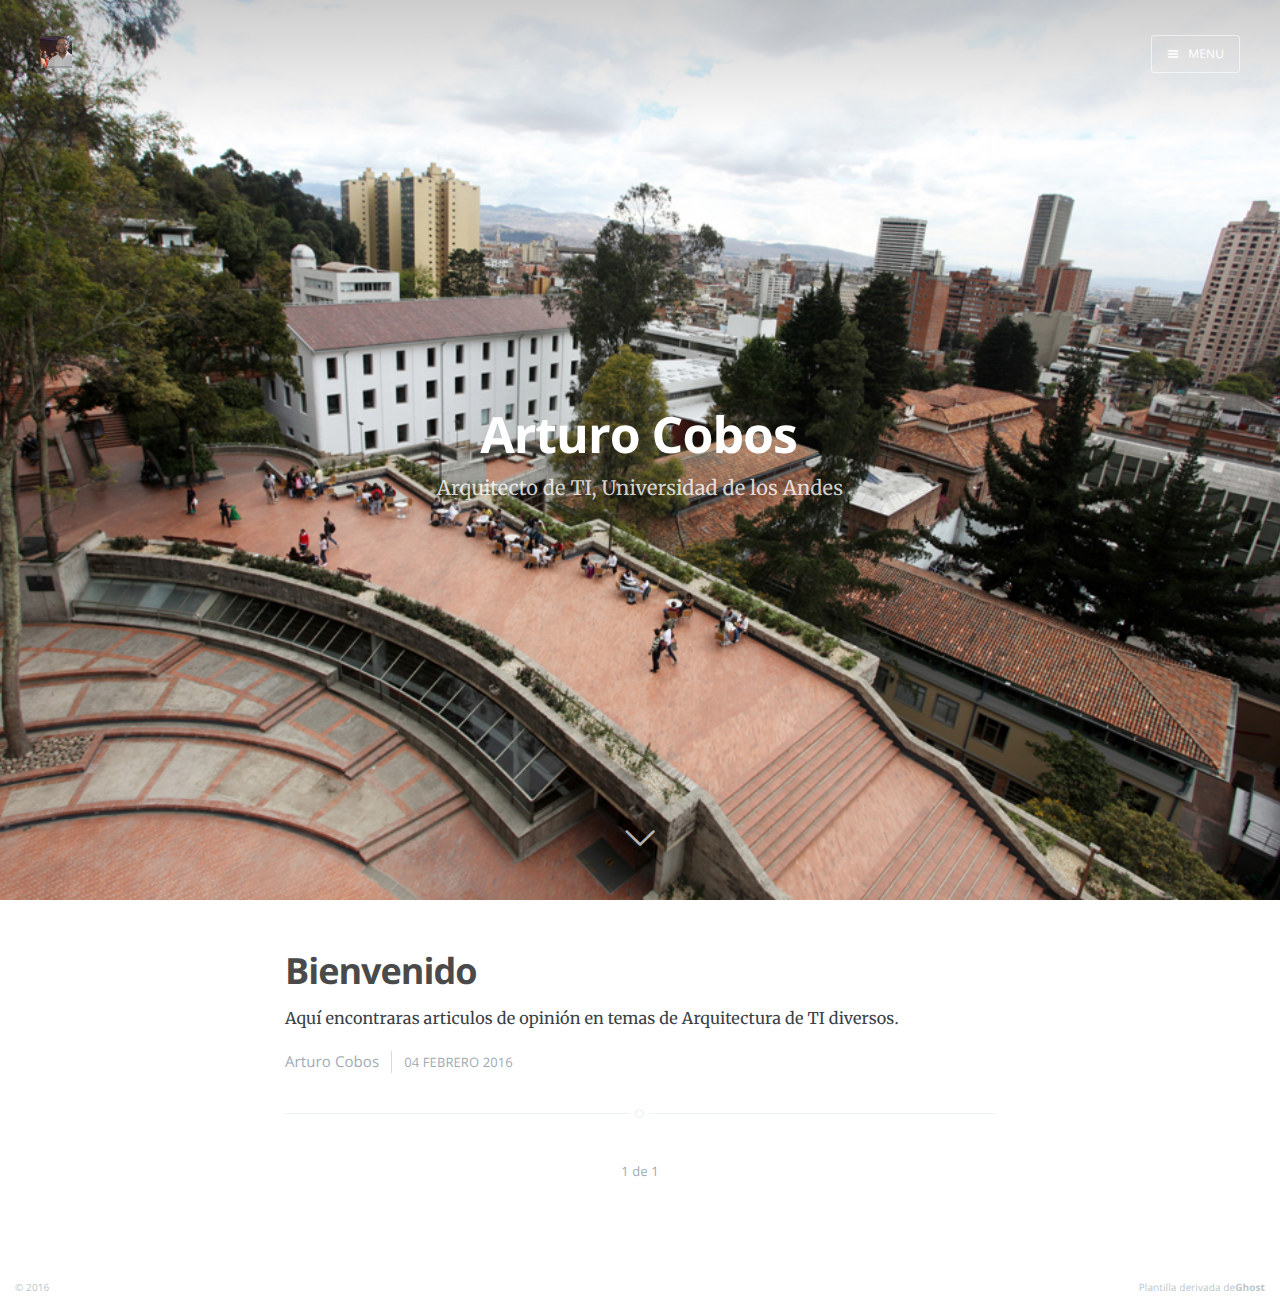
==== index.html @ 49e28ada "Personalizando 4" ====
<!DOCTYPE html>
<html>
<head>

<!-- Basic Page Needs
 ================================================== -->

    <meta charset="utf-8"> 

    <title>Principal</title>
    <meta name="description" content="Ejercicio del Curso Profesional de GIT y GitHub. adicionando">
    <meta http-equiv="Content-Type" content="text/html" charset="UTF-8" />
    <meta http-equiv="X-UA-Compatible" content="IE=edge,chrome=1" />
    <meta name="HandheldFriendly" content="True">
    <meta name="viewport" content="width=device-width, initial-scale=1.0">
    <link rel="shortcut icon" href="favicon.ico">
    
    <meta property="og:site_name" content="Blog Arturo Cobos - Arquitecto TI.">
    <meta property="og:type" content="website">
    <meta property="og:title" content="Ejercicio">
    <meta property="og:description" content="Descripción">
    <meta property="og:url" content="http://localhost:2368/">
    <meta property="og:image" content="http://localhost:2368/content/images/2016/01/IMG_0022.JPG">
    


<!-- Mobile Specific Metas
 ================================================== --> 

    <meta name="HandheldFriendly" content="True" />
    <meta name="MobileOptimized" content="320" />
    <meta name="viewport" content="user-scalable=0,width=device-width,initial-scale=1,maximum-scale=1">
    <meta http-equiv="X-UA-Compatible" content="IE=edge,chrome=1">

<!-- Favicons
  ================================================== -->

    <link rel="shortcut icon" href="/assets/images/mike.ico" type="image/x-icon">


<!-- CSS
  ================================================== -->

    <link rel="stylesheet" type="text/css" href="assets/css/screen.css?v=ab02b62c52">
    <link rel="stylesheet" type="text/css" href="http://fonts.googleapis.com/css?family=Merriweather:300,700,700italic,300italic%7COpen+Sans:700,400">
  
</head>

<body class="home-template nav-closed">
    <div class="nav">
    <h3 class="nav-title">Menu</h3>
    <a href="index.html#" class="nav-close">
        <span class="hidden">Close</span>
    </a>
    <ul>
            <li class="nav-home nav-current" role="presentation"><a href="secciones/curriculum.htm">Hoja de vida</a></li>
            <li class="nav-home nav-current" role="presentation"><a href="secciones/portafolio.htm">Portafolio</a></li>
    </ul>
    <a class="subscribe-button icon-feed" href="http://localhost:2368/rss/">Suscríbete</a>
</div>
<span class="nav-cover"></span>


    <div class="site-wrapper">
        <header class="main-header " style="background-image: url(assets/images/IMG_0022.JPG)">
            <nav class="main-nav overlay clearfix">
                <a class="blog-logo" href="http://arturo.co-boss.com">
                    <img src="assets/images/IMG_0111.JPG" alt="Prueba">
                </a>
                <a class="menu-button icon-menu" href="index.html#">
                    <span class="word">Menu</span>
                </a>   
            </nav>
            <div class="vertical">
                <div class="main-header-content inner">
                    <h1 class="page-title">Arturo Cobos</h1>
                    <h2 class="page-description">Arquitecto de TI, Universidad de los Andes</h2>
                </div>
            </div>
            <a class="scroll-down icon-arrow-left" href="index.html#content" data-offset="-45"><span class="hidden">Scroll Down</span></a>
        </header>

        <main id="content" class="content" role="main">
            <div class="extra-pagination inner">
                <nav class="pagination" role="navigation">
                    <span class="page-number">Pagina 1 de 1</span>
                </nav>
            </div>

            <article class="post tag-getting-started">
                <header class="post-header">
                    <h2 class="post-title">
                        <a href="post-1/index.html">Bienvenido</a>
                    </h2>
                </header>
                <section class="post-excerpt">
                    <p>Aquí encontraras articulos de opinión en temas de Arquitectura de TI diversos.<a class="read-more" href="post-1/"></a></p>
                </section>
                <footer class="post-meta">
                    <a href="secciones/curriculum.htm">Arturo Cobos</a>
                    <time class="post-date" datetime="2016-01-24">04 Febrero 2016</time>
                </footer>
            </article>

            <nav class="pagination" role="navigation">
                <span class="page-number">1 de 1</span>
            </nav>

        </main>
        
        <footer class="site-footer clearfix">
            <section class="copyright">© 2016</section>
            <section class="poweredby">Plantilla derivada de<a href="https://ghost.org">Ghost</a></section>
        </footer>

    </div>
    
    <script type="text/javascript" src="https://code.jquery.com/jquery-1.11.3.min.js"></script>
    <script type="text/javascript" src="assets/js/jquery.fitvids.js?v=ab02b62c52"></script>
    <script type="text/javascript" src="assets/js/index.js?v=ab02b62c52"></script>

</body>
---- assets/css/screen.css ----
/* ==========================================================================
   Table of Contents
   ========================================================================== */

/*

    0.  Normalize
    1.  Icons
    2.  General
    3.  Utilities
    4.  General
    5.  Single Post
    6.  Tag Archive
    7.  Read Next
    8.  Third Party Elements
    9.  Pagination
    10.  Footer
    11. Media Queries (Tablet)
    12. Media Queries (Mobile)
    13. Animations

*/

/* ==========================================================================
   0. Normalize.css v2.1.3 | MIT License | git.io/normalize | (minified)
   ========================================================================== */

article, aside, details,
figcaption, figure,
footer, header, hgroup,
main, nav, section,
summary { display: block; }
audio, canvas, video { display: inline-block; }
audio:not([controls]) { display: none; height: 0; }
[hidden], template { display: none; }
html {
   font-family: sans-serif;
   -ms-text-size-adjust: 100%;
   -webkit-text-size-adjust: 100%;
}
body { margin: 0; }
a { background: transparent; }
a:focus { outline: thin dotted; }
a:active, a:hover { outline: 0; }
h1 { font-size: 2em; margin: 0.67em 0; }
abbr[title] { border-bottom: 1px dotted; }
b, strong { font-weight: 700; }
dfn { font-style: italic; }
hr {
   -moz-box-sizing: content-box;
   box-sizing: content-box;
   height: 0;
}
mark { background: #FF0; color: #000; }
code, kbd, pre,
samp { font-family: monospace, serif; font-size: 1em; }
pre { white-space: pre-wrap; }
q { quotes: "\201C" "\201D" "\2018" "\2019"; }
small { font-size: 80%; }
sub, sup {
   font-size: 75%;
   line-height: 0;
   position: relative;
   vertical-align: baseline;
}
sup { top: -0.5em; }
sub { bottom: -0.25em; }
img { border: 0; }
svg:not(:root) { overflow: hidden; }
figure { margin: 0; }
fieldset {
   border: 1px solid #c0c0c0;
   margin: 0 2px;
   padding: 0.35em 0.625em 0.75em;
}
legend { border: 0; padding: 0; }
button, input, select,
textarea { font-family: inherit; font-size: 100%; margin: 0; }
button, input { line-height: normal; }
button, select { text-transform: none; }
button, html input[type="button"],
input[type="reset"], input[type="submit"] {
   -webkit-appearance: button;
   cursor: pointer;
}
button[disabled], html input[disabled] { cursor: default; }
input[type="checkbox"],
input[type="radio"] { box-sizing: border-box; padding: 0; }
input[type="search"] {
   -webkit-appearance: textfield;
   -moz-box-sizing: content-box;
   -webkit-box-sizing: content-box;
   box-sizing: content-box;
}
input[type="search"]::-webkit-search-cancel-button,
input[type="search"]::-webkit-search-decoration { -webkit-appearance: none; }
button::-moz-focus-inner,
input::-moz-focus-inner { border: 0; padding: 0; }
textarea { overflow: auto; vertical-align: top; }
table { border-collapse: collapse; border-spacing: 0; }


/* ==========================================================================
   1. Icons - Sets up the icon font and respective classes
   ========================================================================== */

/* Import the font file with the icons in it */
@font-face {
    font-family: "casper-icons";
    src:url("../fonts/casper-icons.eot?v=1");
    src:url("../fonts/casper-icons.eot?v=1") format("embedded-opentype"),
        url("../fonts/casper-icons.woff?v=1") format("woff"),
        url("../fonts/casper-icons.ttf?v=1") format("truetype"),
        url("../fonts/casper-icons.svg?v=1") format("svg");
    font-weight: normal;
    font-style: normal;
}

/* Apply these base styles to all icons */
[class^="icon-"]:before, [class*=" icon-"]:before {
    font-family: "casper-icons", "Open Sans", sans-serif;
    speak: none;
    font-style: normal;
    font-weight: normal;
    font-variant: normal;
    text-transform: none;
    line-height: 1;
    text-decoration: none !important;
    -webkit-font-smoothing: antialiased;
    -moz-osx-font-smoothing: grayscale;
}

/* Each icon is created by inserting the correct character into the
   content of the :before pseudo element. Like a boss. */
.icon-ghost:before {
    content: "\f600";
}
.icon-feed:before {
    content: "\f601";
}
.icon-twitter:before {
    content: "\f602";
    font-size: 1.1em;
}
.icon-google-plus:before {
    content: "\f603";
}
.icon-facebook:before {
    content: "\f604";
}
.icon-arrow-left:before {
    content: "\f605";
}
.icon-stats:before {
    content: "\f606";
}
.icon-location:before {
    content: "\f607";
    margin-left: -3px; /* Tracking fix */
}
.icon-link:before {
    content: "\f608";
}
.icon-menu:before {
    content: "\f609";
}
/*
    IMPORTANT: When making any changes to the icon font, be sure to increment
    the version number by 1 in the @font-face rule. `?v=1` becomes `?v=2`
    This forces browsers to download the new font file.
*/


/* ==========================================================================
   2. General - Setting up some base styles
   ========================================================================== */

html {
    height: 100%;
    max-height: 100%;
    font-size: 62.5%;
    -webkit-tap-highlight-color: rgba(0, 0, 0, 0);
}

body {
    height: 100%;
    max-height: 100%;
    font-family: "Merriweather", serif;
    letter-spacing: 0.01rem;
    font-size: 1.8rem;
    line-height: 1.75em;
    color: #3A4145;
    -webkit-font-feature-settings: 'kern' 1;
    -moz-font-feature-settings: 'kern' 1;
    -o-font-feature-settings: 'kern' 1;
    text-rendering: geometricPrecision;
}

::-moz-selection {
    background: #D6EDFF;
}

::selection {
    background: #D6EDFF;
}

h1, h2, h3,
h4, h5, h6 {
    -webkit-font-feature-settings: 'dlig' 1, 'liga' 1, 'lnum' 1, 'kern' 1;
    -moz-font-feature-settings: 'dlig' 1, 'liga' 1, 'lnum' 1, 'kern' 1;
    -o-font-feature-settings: 'dlig' 1, 'liga' 1, 'lnum' 1, 'kern' 1;
    color: #2E2E2E;
    line-height: 1.15em;
    margin: 0 0 0.4em 0;
    font-family: "Open Sans", sans-serif;
    text-rendering: geometricPrecision;
}

h1 {
    font-size: 5rem;
    letter-spacing: -2px;
    text-indent: -3px;
}

h2 {
    font-size: 3.6rem;
    letter-spacing: -1px;
}

h3 {
    font-size: 3rem;
}

h4 {
    font-size: 2.5rem;
}

h5 {
    font-size: 2rem;
}

h6 {
    font-size: 2rem;
}

a {
    color: #4A4A4A;
    transition: color 0.3s ease;
}

a:hover {
    color: #111;
}

p, ul, ol, dl {
    -webkit-font-feature-settings: 'liga' 1, 'onum' 1, 'kern' 1;
    -moz-font-feature-settings: 'liga' 1, 'onum' 1, 'kern' 1;
    -o-font-feature-settings: 'liga' 1, 'onum' 1, 'kern' 1;
    margin: 0 0 1.75em 0;
    text-rendering: geometricPrecision;
}

ol, ul {
    padding-left: 3rem;
}

ol ol, ul ul,
ul ol, ol ul {
    margin: 0 0 0.4em 0;
    padding-left: 2em;
}

dl dt {
    float: left;
    width: 180px;
    overflow: hidden;
    clear: left;
    text-align: right;
    text-overflow: ellipsis;
    white-space: nowrap;
    font-weight: 700;
    margin-bottom: 1em;
}

dl dd {
    margin-left: 200px;
    margin-bottom: 1em
}

li {
    margin: 0.4em 0;
}

li li {
    margin: 0;
}

hr {
    display: block;
    height: 1px;
    border: 0;
    border-top: #EFEFEF 1px solid;
    margin: 3.2em 0;
    padding: 0;
}

blockquote {
    -moz-box-sizing: border-box;
    box-sizing: border-box;
    margin: 1.75em 0 1.75em -2.2em;
    padding: 0 0 0 1.75em;
    border-left: #4A4A4A 0.4em solid;
}

blockquote p {
    margin: 0.8em 0;
    font-style: italic;
}

blockquote small {
    display: inline-block;
    margin: 0.8em 0 0.8em 1.5em;
    font-size: 0.9em;
    color: #CCC;
}

blockquote small:before { content: "\2014 \00A0"; }

blockquote cite {
    font-weight: 700;
}

blockquote cite a { font-weight: normal; }

mark {
    background-color: #fdffb6;
}

code, tt {
    padding: 1px 3px;
    font-family: Inconsolata, monospace, sans-serif;
    font-size: 0.85em;
    white-space: pre-wrap;
    border: #E3EDF3 1px solid;
    background: #F7FAFB;
    border-radius: 2px;
}

pre {
    -moz-box-sizing: border-box;
    box-sizing: border-box;
    margin: 0 0 1.75em 0;
    border: #E3EDF3 1px solid;
    width: 100%;
    padding: 10px;
    font-family: Inconsolata, monospace, sans-serif;
    font-size: 0.9em;
    white-space: pre;
    overflow: auto;
    background: #F7FAFB;
    border-radius: 3px;
}

pre code, pre tt {
    font-size: inherit;
    white-space: pre-wrap;
    background: transparent;
    border: none;
    padding: 0;
}

kbd {
    display: inline-block;
    margin-bottom: 0.4em;
    padding: 1px 8px;
    border: #CCC 1px solid;
    color: #666;
    text-shadow: #FFF 0 1px 0;
    font-size: 0.9em;
    font-weight: 700;
    background: #F4F4F4;
    border-radius: 4px;
    box-shadow:
        0 1px 0 rgba(0, 0, 0, 0.2),
        0 1px 0 0 #fff inset;
}

table {
    -moz-box-sizing: border-box;
    box-sizing: border-box;
    margin: 1.75em 0;
    width: 100%;
    max-width: 100%;
    background-color: transparent;
}

table th,
table td {
    padding: 8px;
    line-height: 20px;
    text-align: left;
    vertical-align: top;
    border-top: #EFEFEF 1px solid;
}

table th { color: #000; }

table caption + thead tr:first-child th,
table caption + thead tr:first-child td,
table colgroup + thead tr:first-child th,
table colgroup + thead tr:first-child td,
table thead:first-child tr:first-child th,
table thead:first-child tr:first-child td {
    border-top: 0;
}

table tbody + tbody { border-top: #EFEFEF 2px solid; }

table table table { background-color: #FFF; }

table tbody > tr:nth-child(odd) > td,
table tbody > tr:nth-child(odd) > th {
    background-color: #F6F6F6;
}

table.plain tbody > tr:nth-child(odd) > td,
table.plain tbody > tr:nth-child(odd) > th {
   background: transparent;
}

iframe, .fluid-width-video-wrapper {
    display: block;
    margin: 1.75em 0;
}

/* When a video is inside the fitvids wrapper, drop the
margin on the iframe, cause it breaks stuff. */
.fluid-width-video-wrapper iframe {
    margin: 0;
}


/* ==========================================================================
   3. Utilities - These things get used a lot
   ========================================================================== */

/* Clears shit */
.clearfix:before,
.clearfix:after {
    content: " ";
    display: table;
}
.clearfix:after { clear: both; }
.clearfix { zoom: 1; }

/* Hides shit */
.hidden {
    text-indent: -9999px;
    visibility: hidden;
    display: none;
}

/* Creates a responsive wrapper that makes our content scale nicely */
.inner {
    position: relative;
    width: 80%;
    max-width: 710px;
    margin: 0 auto;
}

/* Centres vertically yo. (IE8+) */
.vertical {
    display: table-cell;
    vertical-align: middle;
}

/* Wraps the main content & footer */
.site-wrapper {
    position: relative;
    z-index: 10;
    min-height: 100%;
    background: #fff;
    -webkit-transition: -webkit-transform 0.5s ease;
            transition: transform 0.5s ease;
}

body.nav-opened .site-wrapper {
    overflow-x: hidden;
    -webkit-transform: translate3D(-240px, 0, 0);
        -ms-transform: translate3D(-240px, 0, 0);
            transform: translate3D(-240px, 0, 0);
    -webkit-transition: -webkit-transform 0.3s ease;
            transition: transform 0.3s ease;
}


/* ==========================================================================
   4. General - The main styles for the the theme
   ========================================================================== */

/* Big cover image on the home page */
.main-header {
    position: relative;
    display: table;
    width: 100%;
    height: 100vh;
    margin-bottom: 5rem;
    text-align: center;
    background: #222 no-repeat center center;
    background-size: cover;
    overflow: hidden;
}

.main-header .inner {
    width: 80%;
}

.main-nav {
    position: relative;
    padding: 35px 40px;
    margin: 0 0 30px 0;
}

.main-nav a {
    text-decoration: none;
    font-family: 'Open Sans', sans-serif;
}

/* Navigation */
body.nav-opened .nav-cover {
    position: fixed;
    top: 0;
    left: 0;
    right: 240px;
    bottom: 0;
    z-index: 200;
}

.nav {
    position: fixed;
    top: 0;
    right: 0;
    bottom: 0;
    z-index: 5;
    width: 240px;
    opacity: 0;
    background: #111;
    margin-bottom: 0;
    text-align: left;
    overflow-y: auto;
    -webkit-transition: -webkit-transform 0.5s ease,
                        opacity 0.3s ease 0.7s;
            transition: transform 0.5s ease,
                        opacity 0.3s ease 0.7s;
}

body.nav-closed .nav {
    -webkit-transform: translate3D(97px, 0, 0);
        -ms-transform: translate3D(97px, 0, 0);
            transform: translate3D(97px, 0, 0);
}

body.nav-opened .nav {
    opacity: 1;
    -webkit-transition: -webkit-transform 0.3s ease,
                        opacity 0s ease 0s;
            transition: transform 0.3s ease,
                        opacity 0s ease 0s;
    -webkit-transform: translate3D(0, 0, 0);
        -ms-transform: translate3D(0, 0, 0);
            transform: translate3D(0, 0, 0);
}

.nav-title {
    position: absolute;
    top: 45px;
    left: 30px;
    font-size: 16px;
    font-weight: 100;
    text-transform: uppercase;
    color: #fff;
}

.nav-close {
    position: absolute;
    top: 38px;
    right: 25px;
    width: 20px;
    height: 20px;
    padding: 0;
    font-size: 10px;
}

.nav-close:focus {
    outline: 0;
}

.nav-close:before,
.nav-close:after {
    content: '';
    position: absolute;
    top: 0;
    width: 20px;
    height: 1px;
    background: rgb(150,150,150);
    top: 15px;
    -webkit-transition: background 0.15s ease;
            transition: background 0.15s ease;
}

.nav-close:before {
    -webkit-transform: rotate(45deg);
        -ms-transform: rotate(45deg);
            transform: rotate(45deg);
}

.nav-close:after {
    -webkit-transform: rotate(-45deg);
        -ms-transform: rotate(-45deg);
            transform: rotate(-45deg);
}

.nav-close:hover:before,
.nav-close:hover:after {
    background: rgb(255,255,255);
}

.nav ul {
    padding: 90px 9% 5%;
    list-style: none;
    counter-reset: item;
}

.nav li:before {
    display: block;
    float: right;
    padding-right: 4%;
    padding-left: 5px;
    text-align: right;
    font-size: 1.2rem;
    vertical-align: bottom;
    color: #B8B8B8;
    content: counter(item, lower-roman);
    counter-increment: item;
}
.nav li {
    margin: 0;
}
.nav li a {
    text-decoration: none;
    line-height: 1.4;
    font-size: 1.4rem;
    display: block;
    padding: 0.6rem 4%;
    overflow: hidden;
    white-space: nowrap;
    text-overflow: ellipsis;
}
.nav li a:after {
    display: inline-block;
    content: " .......................................................";
    color: rgba(255,255,255,0.2);
    margin-left: 5px;
}
.nav .nav-current:before {
    color: #fff;
}
.nav .nav-current a:after {
    content: " ";
    border-bottom: rgba(255,255,255,0.5) 1px solid;
    width: 100%;
    height: 1px;
}

.nav a:link,
.nav a:visited {
    color: #B8B8B8;
}

.nav li.nav-current a,
.nav a:hover,
.nav a:active,
.nav a:focus {
    color: #fff;
}

.subscribe-button {
    -webkit-box-sizing: border-box;
    -moz-box-sizing: border-box;
    box-sizing: border-box;
    display: block;
    position: absolute;
    bottom: 30px;
    left: 30px;
    right: 30px;
    height: 38px;
    padding: 0 20px;
    color: #111 !important; /* Overides `.nav a:link, .nav a:visited` colour */
    text-align: center;
    font-size: 12px;
    font-family: "Open Sans", sans-serif;
    text-transform: uppercase;
    text-decoration: none;
    line-height: 35px;
    border-radius: 3px;
    background: #fff;
    transition: all ease 0.3s;
}
.subscribe-button:before {
    font-size: 9px;
    margin-right: 6px;
}


/* Create a bouncing scroll-down arrow on homepage with cover image */
.scroll-down {
    display: block;
    position: absolute;
    z-index: 100;
    bottom: 45px;
    left: 50%;
    margin-left: -16px;
    width: 34px;
    height: 34px;
    font-size: 34px;
    text-align: center;
    text-decoration: none;
    color: rgba(255,255,255,0.7);
    -webkit-transform: rotate(-90deg);
    -ms-transform: rotate(-90deg);
    transform: rotate(-90deg);
    -webkit-animation: bounce 4s 2s infinite;
    animation: bounce 4s 2s infinite;
}

/* Stop it bouncing and increase contrast when hovered */
.scroll-down:hover {
    color: #fff;
    -webkit-animation: none;
    animation: none;
}

/* Put a semi-opaque radial gradient behind the icon to make it more visible
   on photos which happen to have a light background. */
.home-template .main-header:after {
    display: block;
    content: " ";
    width: 150px;
    height: 130px;
    border-radius: 100%;
    position: absolute;
    bottom: 0;
    left: 50%;
    margin-left: -75px;
    background: radial-gradient(ellipse at center,  rgba(0,0,0,0.15) 0%,rgba(0,0,0,0) 70%,rgba(0,0,0,0) 100%);
}

/* Hide when there's no cover image or on page2+ */
.no-cover .scroll-down,
.no-cover.main-header:after,
.archive-template .scroll-down,
.archive-template .main-header:after {
    display: none
}

/* Appears in the top left corner of your home page */
.blog-logo {
    display: block;
    float: left;
    background: none !important; /* Makes sure there is never a background */
    border: none !important; /* Makes sure there is never a border */
}

.blog-logo img {
    -webkit-box-sizing: border-box;
    -moz-box-sizing: border-box;
    box-sizing: border-box;
    display: block;
    height: 38px;
    padding: 1px 0 5px 0;
    width: auto;
}

.menu-button {
    -webkit-box-sizing: border-box;
    -moz-box-sizing: border-box;
    box-sizing: border-box;
    display: inline-block;
    float: right;
    height: 38px;
    padding: 0 15px;
    border-style: solid;
    border-width: 1px;
    opacity: 1;
    text-align: center;
    font-size: 12px;
    text-transform: uppercase;
    line-height: 35px;
    white-space: nowrap;
    border-radius: 3px;
    transition: all 0.5s ease;
}
.menu-button:before {
    font-size: 12px;
    font-weight: bold;
    margin-right: 6px;
    position: relative;
    top: 1px;
}
.menu-button:hover {
    background: #fff;
}
.menu-button:focus {
    outline: 0;
}

/* When the navigation is closed */
.nav-closed .menu-button {
    color: #fff;
    border-color: rgba(255, 255, 255, 0.6);
}
.nav-closed .menu-button:hover {
    color: #222;
}

/* When the navigation is closed and there is no cover image */
.nav-closed .no-cover .menu-button {
    border-color: #BFC8CD;
    color: #9EABB3;
}
.nav-closed .no-cover .menu-button:hover {
    border-color: #555;
    color: #555;
}

/* When the navigation is opened */
.nav-opened .menu-button {
    padding: 0 12px;
    background: #111;
    border-color: #111;
    color: #fff;
    -webkit-transform: translate3D(94px, 0, 0);
        -ms-transform: translate3D(94px, 0, 0);
            transform: translate3D(94px, 0, 0);
    transition: all 0.3s ease;
}

.nav-opened .menu-button .word {
    opacity: 0;
    transition: all 0.3s ease;
}

/* Special styles when overlaid on an image*/
.main-nav.overlay {
    position: absolute;
    top: 0;
    left: 0;
    right: 0;
    height: 70px;
    border: none;
    background: linear-gradient(to bottom, rgba(0,0,0,0.2) 0%,rgba(0,0,0,0) 100%);
}
.no-cover .main-nav.overlay {
    background: none;
}

/* The details of your blog. Defined in ghost/settings/ */
.page-title {
    margin: 10px 0 10px 0;
    font-size: 5rem;
    letter-spacing: -1px;
    font-weight: 700;
    font-family: "Open Sans", sans-serif;
    color: #fff;
}

.page-description {
    margin: 0;
    font-size: 2rem;
    line-height: 1.5em;
    font-weight: 400;
    font-family: "Merriweather", serif;
    letter-spacing: 0.01rem;
    color: rgba(255,255,255,0.8);
}

.no-cover.main-header {
    min-height: 160px;
    max-height: 40vh;
    background: #f5f8fa;
}

.no-cover .page-title {
    color: rgba(0,0,0,0.8);
}

.no-cover .page-description {
    color: rgba(0,0,0,0.5);
}

/* Add subtle load-in animation for content on the home page */
.home-template .page-title {
    -webkit-animation: fade-in-down 0.6s;
    animation: fade-in-down 0.6s;
    -webkit-animation-delay: 0.2s;
    animation-delay: 0.2s;
}
.home-template .page-description {
    -webkit-animation: fade-in-down 0.9s;
    animation: fade-in-down 0.9s;
    -webkit-animation-delay: 0.1s;
    animation-delay: 0.1s;
}

/* Every post, on every page, gets this style on its <article> tag */
.post {
    position: relative;
    width: 80%;
    max-width: 710px;
    margin: 4rem auto;
    padding-bottom: 4rem;
    border-bottom: #EBF2F6 1px solid;
    word-wrap: break-word;
}

/* Add a little circle in the middle of the border-bottom on our .post
   just for the lolz and stylepoints. */
.post:after {
    display: block;
    content: "";
    width: 7px;
    height: 7px;
    border: #E7EEF2 1px solid;
    position: absolute;
    bottom: -5px;
    left: 50%;
    margin-left: -5px;
    background: #FFF;
    border-radius: 100%;
    box-shadow: #FFF 0 0 0 5px;
}

body:not(.post-template) .post-title {
    font-size: 3.6rem;
}

.post-title a {
    text-decoration: none;
}

.post-excerpt p {
    margin: 0;
    font-size: 0.9em;
    line-height: 1.7em;
}

.read-more {
    text-decoration: none;
}

.post-meta {
    display: block;
    margin: 1.75rem 0 0 0;
    font-family: "Open Sans", sans-serif;
    font-size: 1.5rem;
    line-height: 2.2rem;
    color: #9EABB3;
}

.author-thumb {
    width: 24px;
    height: 24px;
    float: left;
    margin-right: 9px;
    border-radius: 100%;
}

.post-meta a {
    color: #9EABB3;
    text-decoration: none;
}

.post-meta a:hover {
    text-decoration: underline;
}

.user-meta {
    position: relative;
    padding: 0.3rem 40px 0 100px;
    min-height: 77px;
}

.post-date {
    display: inline-block;
    margin-left: 8px;
    padding-left: 12px;
    border-left: #d5dbde 1px solid;
    text-transform: uppercase;
    font-size: 1.3rem;
    white-space: nowrap;
}

.user-image {
    position: absolute;
    top: 0;
    left: 0;
}

.user-name {
    display: block;
    font-weight: 700;
}

.user-bio {
    display: block;
    max-width: 440px;
    font-size: 1.4rem;
    line-height: 1.5em;
}

.publish-meta {
    position: absolute;
    top: 0;
    right: 0;
    padding: 4.3rem 0 4rem 0;
    text-align: right;
}

.publish-heading {
    display: block;
    font-weight: 700;
}

.publish-date {
    display: block;
    font-size: 1.4rem;
    line-height: 1.5em;
}


/* ==========================================================================
   5. Single Post - When you click on an individual post
   ========================================================================== */

.post-template .post-header {
   margin-bottom: 3.4rem;
}

.post-template .post-title {
    margin-bottom: 0;
}

.post-template .post-meta {
    margin: 0;
}

.post-template .post-date {
    padding: 0;
    margin: 0;
    border: none;
}

/* Stop elements, such as img wider than the post content, from
   creating horizontal scroll - slight hack due to imperfections
   with browser width % calculations and rounding */
.post-template .content {
    overflow: hidden;
}

/* Tweak the .post wrapper style */
.post-template .post {
    margin-top: 0;
    border-bottom: none;
    padding-bottom: 0;
}

/* Kill that stylish little circle that was on the border, too */
.post-template .post:after {
    display: none;
}

/* Keep images centered, and allow images wider than the main
   text column to break out. */
.post-content img {
    display: block;
    max-width: 126%;
    height: auto;
    padding: 0.6em 0;
    /* Centers an image by (1) pushing its left edge to the
       center of its container and (2) shifting the entire image
       in the opposite direction by half its own width.
       Works for images that are larger than their containers. */
    position: relative;
    left: 50%;
    -webkit-transform: translateX(-50%); /* for Safari and iOS */
    -ms-transform: translateX(-50%); /* for IE9 */
    transform: translateX(-50%);
}

.footnotes {
    font-style: italic;
    font-size: 1.3rem;
    line-height: 1.6em;
}

.footnotes li {
    margin: 0.6rem 0;
}

.footnotes p {
    margin: 0;
}

.footnotes p a:last-child {
    text-decoration: none;
}


/* The author credit area after the post */
.post-footer {
    position: relative;
    margin: 6rem 0 0 0;
    padding: 6rem 0 0 0;
    border-top: #EBF2F6 1px solid;
}

.post-footer h4 {
    font-size: 1.8rem;
    margin: 0;
}

.post-footer p {
    margin: 1rem 0;
    font-size: 1.4rem;
    line-height: 1.75em;
}

/* list of author links - location / url */
.author-meta {
    padding: 0;
    margin: 0;
    list-style: none;
    font-size: 1.4rem;
    line-height: 1;
    font-style: italic;
    color: #9EABB3;
}

.author-meta a {
    color: #9EABB3;
}
.author-meta a:hover {
    color: #111;
}

/* Create some space to the right for the share links */
.post-footer .author {
    margin-right: 180px;
}

.post-footer h4 a {
    color: #2e2e2e;
    text-decoration: none;
}

.post-footer h4 a:hover {
    text-decoration: underline;
}

/* Drop the share links in the space to the right.
   Doing it like this means it's easier for the author bio
   to be flexible at smaller screen sizes while the share
   links remain at a fixed width the whole time */
.post-footer .share {
    position: absolute;
    top: 6rem;
    right: 0;
    width: 140px;
}

.post-footer .share a {
    font-size: 1.8rem;
    display: inline-block;
    margin: 1rem 1.6rem 1.6rem 0;
    color: #BBC7CC;
    text-decoration: none;
}

.post-footer .share .icon-twitter:hover {
    color: #55acee;
}
.post-footer .share .icon-facebook:hover {
    color: #3b5998;
}
.post-footer .share .icon-google-plus:hover {
    color: #dd4b39;
}


/* ==========================================================================
   6. Author profile
   ========================================================================== */

.post-head.main-header {
    height: 65vh;
    min-height: 180px;
}

.no-cover.post-head.main-header {
    height: 85px;
    min-height: 0;
    margin-bottom: 0;
    background: transparent;
}

.tag-head.main-header {
    height: 40vh;
    min-height: 180px;
}

.author-head.main-header {
    height: 40vh;
    min-height: 180px;
}

.no-cover.author-head.main-header {
    height: 10vh;
    min-height: 100px;
    background: transparent;
}

.author-profile {
    padding: 0 15px 5rem 15px;
    border-bottom: #EBF2F6 1px solid;
    text-align: center;
}

/* Add a little circle in the middle of the border-bottom */
.author-profile:after {
    display: block;
    content: "";
    width: 7px;
    height: 7px;
    border: #E7EEF2 1px solid;
    position: absolute;
    bottom: -5px;
    left: 50%;
    margin-left: -5px;
    background: #FFF;
    border-radius: 100%;
    box-shadow: #FFF 0 0 0 5px;
}

.author-image {
    -webkit-box-sizing: border-box;
    -moz-box-sizing: border-box;
    box-sizing: border-box;
    display: block;
    position: absolute;
    top: -40px;
    left: 50%;
    margin-left: -40px;
    width: 80px;
    height: 80px;
    border-radius: 100%;
    overflow: hidden;
    padding: 6px;
    background: #fff;
    z-index: 2;
    box-shadow: #E7EEF2 0 0 0 1px;
}

.author-image .img {
    position: relative;
    display: block;
    width: 100%;
    height: 100%;
    background-size: cover;
    background-position: center center;
    border-radius: 100%;
}

.author-profile .author-image {
    position: relative;
    left: auto;
    top: auto;
    width: 120px;
    height: 120px;
    padding: 3px;
    margin: -100px auto 0 auto;
    box-shadow: none;
}

.author-title {
    margin: 1.5rem 0 1rem;
}

.author-bio {
    font-size: 1.8rem;
    line-height: 1.5em;
    font-weight: 200;
    color: #50585D;
    letter-spacing: 0;
    text-indent: 0;
}

.author-meta {
    margin: 1.6rem 0;
}
/* Location, website, and link */
.author-profile .author-meta {
    margin: 2rem 0;
    font-family: "Merriweather", serif;
    letter-spacing: 0.01rem;
    font-size: 1.7rem;
}
.author-meta span {
    display: inline-block;
    margin: 0 2rem 1rem 0;
    word-wrap: break-word;
}
.author-meta a {
    text-decoration: none;
}

/* Turn off meta for page2+ to make room for extra
   pagination prev/next links */
.archive-template .author-profile .author-meta {
    display: none;
}


/* ==========================================================================
   7. Read More - Next/Prev Post Links
   ========================================================================== */

.read-next {
    display: -webkit-box;
    display: -webkit-flex;
    display: -ms-flexbox;
    display: flex;
    -webkit-box-align: stretch;
    -webkit-align-items: stretch;
    -ms-flex-align: stretch;
    align-items: stretch;
    margin-top: 10rem;
}

.read-next-story {
    display: -webkit-box;
    display: -webkit-flex;
    display: -ms-flexbox;
    display: flex;
    -webkit-box-flex: 1;
    -webkit-flex-grow: 1;
    -ms-flex-positive: 1;
    flex-grow: 1;
    min-width: 50%;
    text-decoration: none;
    position: relative;
    text-align: center;
    color: #fff;
    background: #222 no-repeat center center;
    background-size: cover;
    overflow: hidden;
}
.read-next-story:hover:before {
    background: rgba(0,0,0,0.8);
    transition: all 0.2s ease;
}
.read-next-story:hover .post:before {
    color: #222;
    background: #fff;
    transition: all 0.2s ease;
}

.read-next-story:before {
    content: "";
    display: block;
    position: absolute;
    top: 0;
    right: 0;
    bottom: 0;
    left: 0;
    background: rgba(0,0,0,0.7);
    transition: all 0.5s ease;
}

.read-next-story .post {
    padding-top: 6rem;
    padding-bottom: 6rem;
}

.read-next-story .post:before {
    content: "Read This Next";
    padding: 4px 10px 5px;
    text-transform: uppercase;
    font-size: 1.1rem;
    font-family: "Open Sans", sans-serif;
    color: rgba(255,255,255,0.8);
    border: rgba(255,255,255,0.5) 1px solid;
    border-radius: 4px;
    transition: all 0.5s ease;
}
.read-next-story.prev .post:before {
    content: "You Might Enjoy";
}

.read-next-story h2 {
    margin-top: 1rem;
    color: #fff;
}

.read-next-story p {
    margin: 0;
    color: rgba(255,255,255,0.8);
}

/* Special styles for posts with no cover images */
.read-next-story.no-cover {
    background: #f5f8fa;
}

.read-next-story.no-cover:before {
    display: none;
}

.read-next-story.no-cover .post:before {
    color: rgba(0,0,0,0.5);
    border-color: rgba(0,0,0,0.2);
}

.read-next-story.no-cover h2 {
    color: rgba(0,0,0,0.8);
}

.read-next-story.no-cover p {
    color: rgba(0,0,0,0.5);
}

/* if there are two posts without covers, put a border between them */
.read-next-story.no-cover + .read-next-story.no-cover {
    border-left: rgba(0,0,100,0.04) 1px solid;
    -webkit-box-sizing: border-box;
    -moz-box-sizing: border-box;
    box-sizing: border-box;
}

/* Correctly position site-footer when next to the .read-next container */
.read-next + .site-footer {
    position: absolute;
    bottom: 0;
    left: 0;
    right: 0;
    margin: 0;
}

/* ==========================================================================
   8. Third Party Elements - Embeds from other services
   ========================================================================== */

/* Github */
.gist table {
    margin: 0;
    font-size: 1.4rem;
    text-rendering: auto;
}
.gist td {
    line-height: 1.4;
}
.gist .line-number {
    min-width: 25px;
}

/* Pastebin */
.content .embedPastebin {
    margin-bottom: 1.75em;
}


/* ==========================================================================
   9. Pagination - Tools to let you flick between pages
   ========================================================================== */

/* The main wrapper for our pagination links */
.pagination {
    position: relative;
    width: 80%;
    max-width: 710px;
    margin: 4rem auto;
    font-family: "Open Sans", sans-serif;
    font-size: 1.3rem;
    color: #9EABB3;
    text-align: center;
}

.pagination a {
    color: #9EABB3;
    transition: all 0.2s ease;
}

/* Push the previous/next links out to the left/right */
.older-posts,
.newer-posts {
    position: absolute;
    display: inline-block;
    padding: 0 15px;
    border: #bfc8cd 1px solid;
    text-decoration: none;
    border-radius: 4px;
    transition: border 0.3s ease;
}

.older-posts {
    right: 0;
}

.page-number {
    display: inline-block;
    padding: 2px 0;
    min-width: 100px;
}

.newer-posts {
    left: 0;
}

.older-posts:hover,
.newer-posts:hover {
    color: #889093;
    border-color: #98a0a4;
}

.extra-pagination {
    display: none;
    border-bottom: #EBF2F6 1px solid;
}
.extra-pagination:after {
    display: block;
    content: "";
    width: 7px;
    height: 7px;
    border: #E7EEF2 1px solid;
    position: absolute;
    bottom: -5px;
    left: 50%;
    margin-left: -5px;
    background: #FFF;
    border-radius: 100%;
    box-shadow: #FFF 0 0 0 5px;
}
.extra-pagination .pagination {
    width: auto;
}

/* On page2+ make all the headers smaller */
.archive-template .main-header {
    max-height: 30vh;
}

/* On page2+ show extra pagination controls at the top of post list */
.archive-template .extra-pagination {
    display: block;
}


/* ==========================================================================
   10. Footer - The bottom of every page
   ========================================================================== */

.site-footer {
    position: relative;
    margin: 8rem 0 0 0;
    padding: 1rem 15px;
    font-family: "Open Sans", sans-serif;
    font-size: 1rem;
    line-height: 1.75em;
    color: #BBC7CC;
}

.site-footer a {
    color: #BBC7CC;
    text-decoration: none;
    font-weight: bold;
}

.site-footer a:hover {
    border-bottom: #bbc7cc 1px solid;
}

.poweredby {
    display: block;
    width: 45%;
    float: right;
    text-align: right;
}

.copyright {
    display: block;
    width: 45%;
    float: left;
}


/* ==========================================================================
   11. Media Queries - Smaller than 900px
   ========================================================================== */

@media only screen and (max-width: 900px) {

    blockquote {
        margin-left: 0;
    }

    .main-header {
        -webkit-box-sizing: border-box;
        -moz-box-sizing: border-box;
        box-sizing: border-box;
        height: auto;
        min-height: 240px;
        height: 60vh;
        padding: 15% 0;
    }

    .scroll-down,
    .home-template .main-header:after { display: none; }

    .archive-template .main-header {
        min-height: 180px;
        padding: 10% 0;
    }

    .blog-logo img {
        padding: 4px 0;
    }

    .page-title {
        font-size: 4rem;
        letter-spacing: -1px;
    }

    .page-description {
        font-size: 1.8rem;
        line-height: 1.5em;
    }

    .post {
        font-size: 0.95em
    }

    body:not(.post-template) .post-title {
        font-size: 3.2rem;
    }

    hr {
        margin: 2.4em 0;
    }

    ol, ul {
        padding-left: 2em;
    }

    h1 {
        font-size: 4.5rem;
        text-indent: -2px;
    }

    h2 {
        font-size: 3.6rem;
    }

    h3 {
        font-size: 3.1rem;
    }

    h4 {
        font-size: 2.5rem;
    }

    h5 {
        font-size: 2.2rem;
    }

    h6 {
        font-size: 1.8rem;
    }

    .author-profile {
        padding-bottom: 4rem;
    }

    .author-profile .author-bio {
        font-size: 1.6rem;
    }

    .author-meta span {
        display: block;
        margin: 1.5rem 0;
    }
    .author-profile .author-meta span {
        font-size: 1.6rem;
    }

    .post-head.main-header {
        height:45vh;
    }

    .tag-head.main-header,
    .author-head.main-header {
        height: 30vh;
    }

    .no-cover.post-head.main-header {
        height: 55px;
        padding: 0;
    }

    .no-cover.author-head.main-header {
        padding: 0;
    }

    .read-next {
        -webkit-box-orient: vertical;
        -webkit-box-direction: normal;
        -webkit-flex-direction: column;
        -ms-flex-direction: column;
        flex-direction: column;
        margin-top: 4rem;
    }

    .read-next p {
        display: none;
    }

    .read-next-story.no-cover + .read-next-story.no-cover {
        border-top: rgba(0,0,100,0.06) 1px solid;
        border-left: none;
    }

}


/* ==========================================================================
   12. Media Queries - Smaller than 500px
   ========================================================================== */

@media only screen and (max-width: 500px) {

    .main-header {
        margin-bottom: 15px;
        height: 40vh;
    }

    .no-cover.main-header {
        height: 30vh;
    }

    .archive-template .main-header {
        max-height: 20vh;
        min-height: 160px;
        padding: 10% 0;
    }

    .main-nav {
        padding: 5px;
        margin-bottom: 2rem;
    }

    .blog-logo {
        padding: 5px;
    }

    .blog-logo img {
        height: 30px;
    }

    .menu-button {
        padding: 0 5px;
        border-radius: 0;
        border-width: 0;
        color: #2e2e2e;
        background: transparent;
    }
    .menu-button:hover {
        color: #2e2e2e;
        border-color: transparent;
        background: none;
    }
    body.nav-opened .menu-button {
        background: none;
        border: transparent;
    }

    .main-nav.overlay a:hover {
        color: #fff;
        border-color: transparent;
        background: transparent;
    }

    .no-cover .main-nav.overlay {
        background: none;
    }
    .no-cover .main-nav.overlay .menu-button {
        border: none;
    }

    .main-nav.overlay .menu-button {
        border-color: transparent;
    }

    .nav-title {
        top: 25px;

    }

    .nav-close {
        position: absolute;
        top: 18px;
    }

    .nav ul {
        padding: 60px 9% 5%;
    }

    .inner,
    .pagination {
        width: auto;
        margin: 2rem auto;
    }

    .post {
        width: auto;
        margin-top: 2rem;
        margin-bottom: 2rem;
        margin-left: 16px;
        margin-right: 16px;
        padding-bottom: 2rem;
        line-height: 1.65em;
    }

    .post-date {
        display: none;
    }

    .post-template .post-header {
        margin-bottom: 2rem;
    }

    .post-template .post-date {
        display: inline-block;
    }

    hr {
        margin: 1.75em 0;
    }

    p, ul, ol, dl {
        font-size: 0.95em;
        margin: 0 0 2.5rem 0;
    }

    .page-title {
        font-size: 3rem;
    }

    .post-excerpt p {
        font-size: 0.85em;
    }

    .page-description {
        font-size: 1.6rem;
    }

    h1, h2, h3,
    h4, h5, h6 {
        margin: 0 0 0.3em 0;
    }

    h1 {
        font-size: 2.8rem;
        letter-spacing: -1px;
    }

    h2 {
        font-size: 2.4rem;
        letter-spacing: 0;
    }

    h3 {
        font-size: 2.1rem;
    }

    h4 {
        font-size: 1.9rem;
    }

    h5 {
        font-size: 1.8rem;
    }

    h6 {
        font-size: 1.8rem;
    }

    body:not(.post-template) .post-title {
        font-size: 2.5rem;
    }

    .post-template .site-footer {
        margin-top: 0;
    }

    .post-content img {
        padding: 0;
        width: calc(100% + 32px); /* expand with to image + margins */
        min-width: 0;
        max-width: 112%; /* fallback when calc doesn't work */
    }

    .post-meta {
        font-size: 1.3rem;
        margin-top: 1rem;
    }

    .post-footer {
        padding: 5rem 0 3rem 0;
        text-align: center;
    }

    .post-footer .author {
        margin: 0 0 2rem 0;
        padding: 0 0 1.6rem 0;
        border-bottom: #EBF2F6 1px dashed;
    }

    .post-footer .share {
        position: static;
        width: auto;
    }

    .post-footer .share a {
        margin: 1.4rem 0.8rem 0 0.8rem;
    }

    .author-meta li {
        float: none;
        margin: 0;
        line-height: 1.75em;
    }

    .author-meta li:before {
        display: none;
    }

    .older-posts,
    .newer-posts {
        position: static;
        margin: 10px 0;
    }

    .page-number {
        display: block;
    }

    .site-footer {
        margin-top: 3rem;
    }

    .author-profile {
        padding-bottom: 2rem;
    }

    .post-head.main-header {
        height: 30vh;
    }

    .tag-head.main-header,
    .author-head.main-header {
        height: 20vh;
    }

    .author-profile .author-image {
        margin-top: -70px;
    }

    .author-profile .author-meta span {
        font-size: 1.4rem;
    }

    .archive-template .main-header .page-description {
        display: none;
    }

    .read-next {
        margin-top: 2rem;
        margin-bottom: -37px;
    }

    .read-next .post {
        width: 100%;
    }

}


/* ==========================================================================
   13. Animations
   ========================================================================== */

/* Used to fade in title/desc on the home page */
@-webkit-keyframes fade-in-down {
    0% {
        opacity: 0;
        -webkit-transform: translateY(-10px);
        transform: translateY(-10px);
    }
    100% {
        opacity: 1;
        -webkit-transform: translateY(0);
        transform: translateY(0);
    }
}
@keyframes fade-in-down {
    0% {
        opacity: 0;
        -webkit-transform: translateY(-10px);
        transform: translateY(-10px);
    }
    100% {
        opacity: 1;
        -webkit-transform: translateY(0);
        transform: translateY(0);
    }
}

/* Used to bounce .scroll-down on home page */
@-webkit-keyframes bounce {
    0%, 10%, 25%, 40%, 50% {
        -webkit-transform: translateY(0) rotate(-90deg);
                transform: translateY(0) rotate(-90deg);
    }
    20% {
        -webkit-transform: translateY(-10px) rotate(-90deg);
                transform: translateY(-10px) rotate(-90deg);
    }
    30% {
        -webkit-transform: translateY(-5px) rotate(-90deg);
                transform: translateY(-5px) rotate(-90deg);
    }
}
@keyframes bounce {
    0%, 20%, 50%, 80%, 100% {
        -webkit-transform: translateY(0) rotate(-90deg);
                transform: translateY(0) rotate(-90deg);
    }
    40% {
        -webkit-transform: translateY(-10px) rotate(-90deg);
                transform: translateY(-10px) rotate(-90deg);
    }
    60% {
        -webkit-transform: translateY(-5px) rotate(-90deg);
                transform: translateY(-5px) rotate(-90deg);
    }
}


/* ==========================================================================
   End of file. Animations should be the last thing here. Do not add stuff
   below this point, or it will probably fuck everything up.
   ========================================================================== */
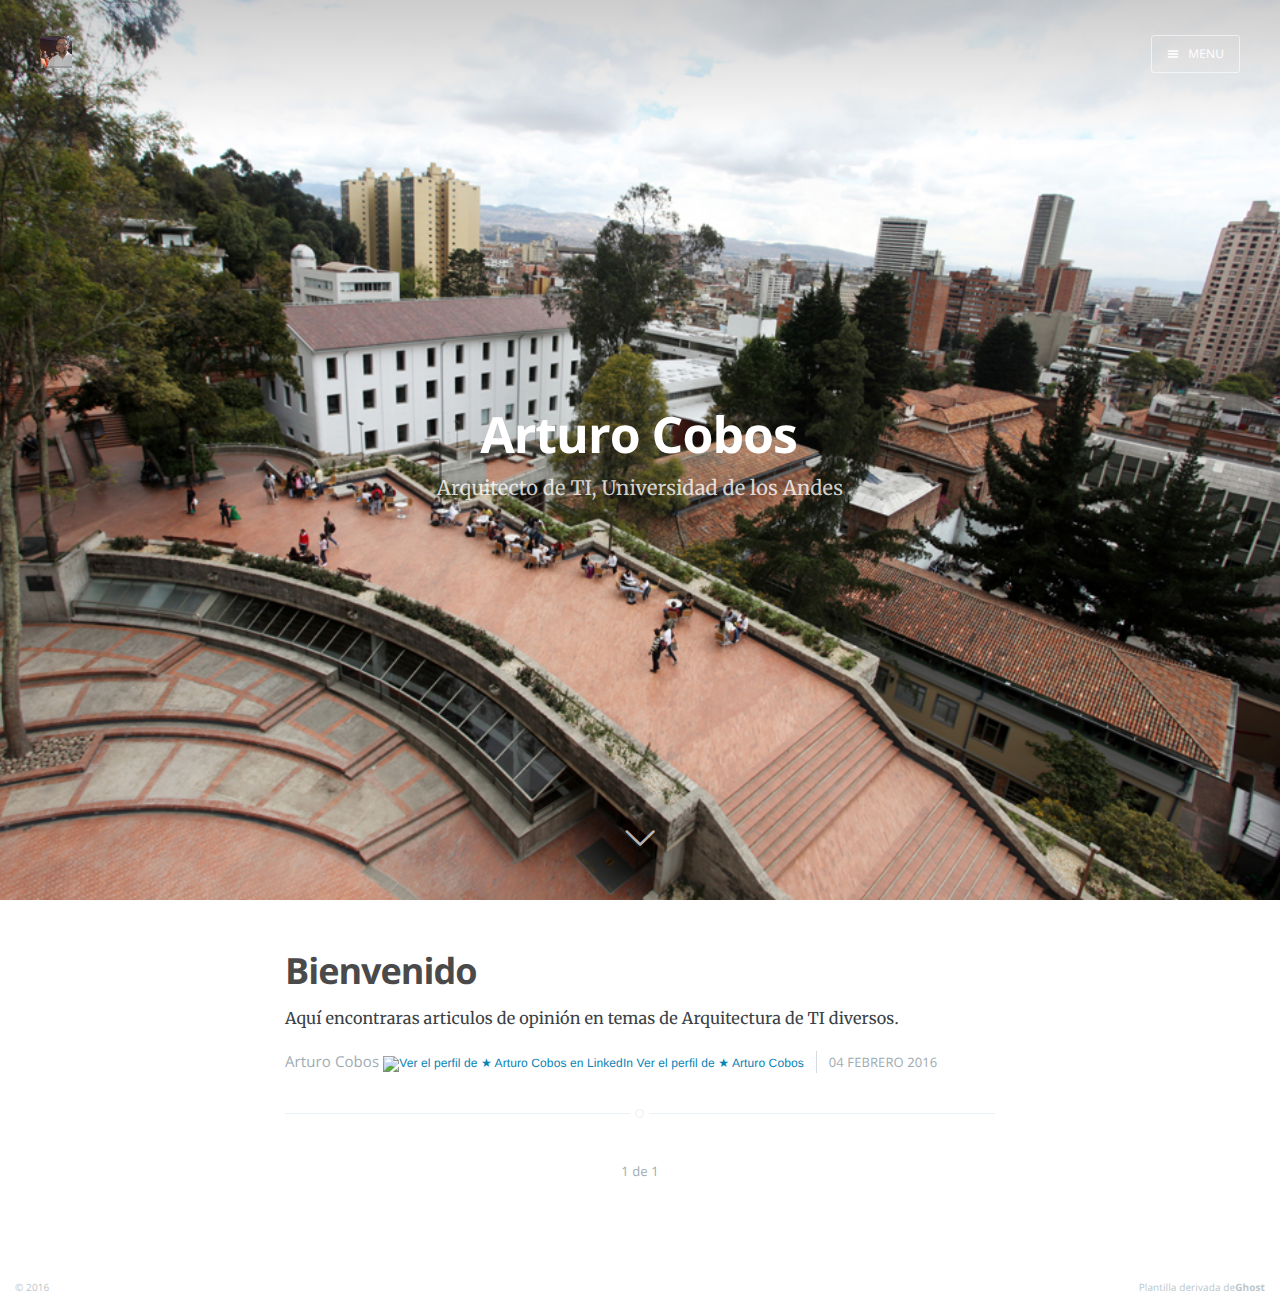
==== commit afd7e051: "Personalizando 5" ====
--- a/index.html
+++ b/index.html
@@ -44,6 +44,10 @@
     <link rel="stylesheet" type="text/css" href="assets/css/screen.css?v=ab02b62c52">
     <link rel="stylesheet" type="text/css" href="http://fonts.googleapis.com/css?family=Merriweather:300,700,700italic,300italic%7COpen+Sans:700,400">
   
+
+
+    
+    
 </head>
 
 <body class="home-template nav-closed">
@@ -98,6 +102,8 @@
                 </section>
                 <footer class="post-meta">
                     <a href="secciones/curriculum.htm">Arturo Cobos</a>
+                    <a href="https://co.linkedin.com/pub/%E2%98%85-arturo-cobos/1a/2aa/958" style="text-decoration:none;"><span style="font: 80% Arial,sans-serif; color:#0783B6;"><img src="https://static.licdn.com/scds/common/u/img/webpromo/btn_in_20x15.png" width="20" height="15" alt="Ver el perfil de ★ Arturo Cobos en LinkedIn" style="vertical-align:middle;" border="0">&nbsp;Ver el perfil de ★ Arturo Cobos</span></a>
+                    
                     <time class="post-date" datetime="2016-01-24">04 Febrero 2016</time>
                 </footer>
             </article>
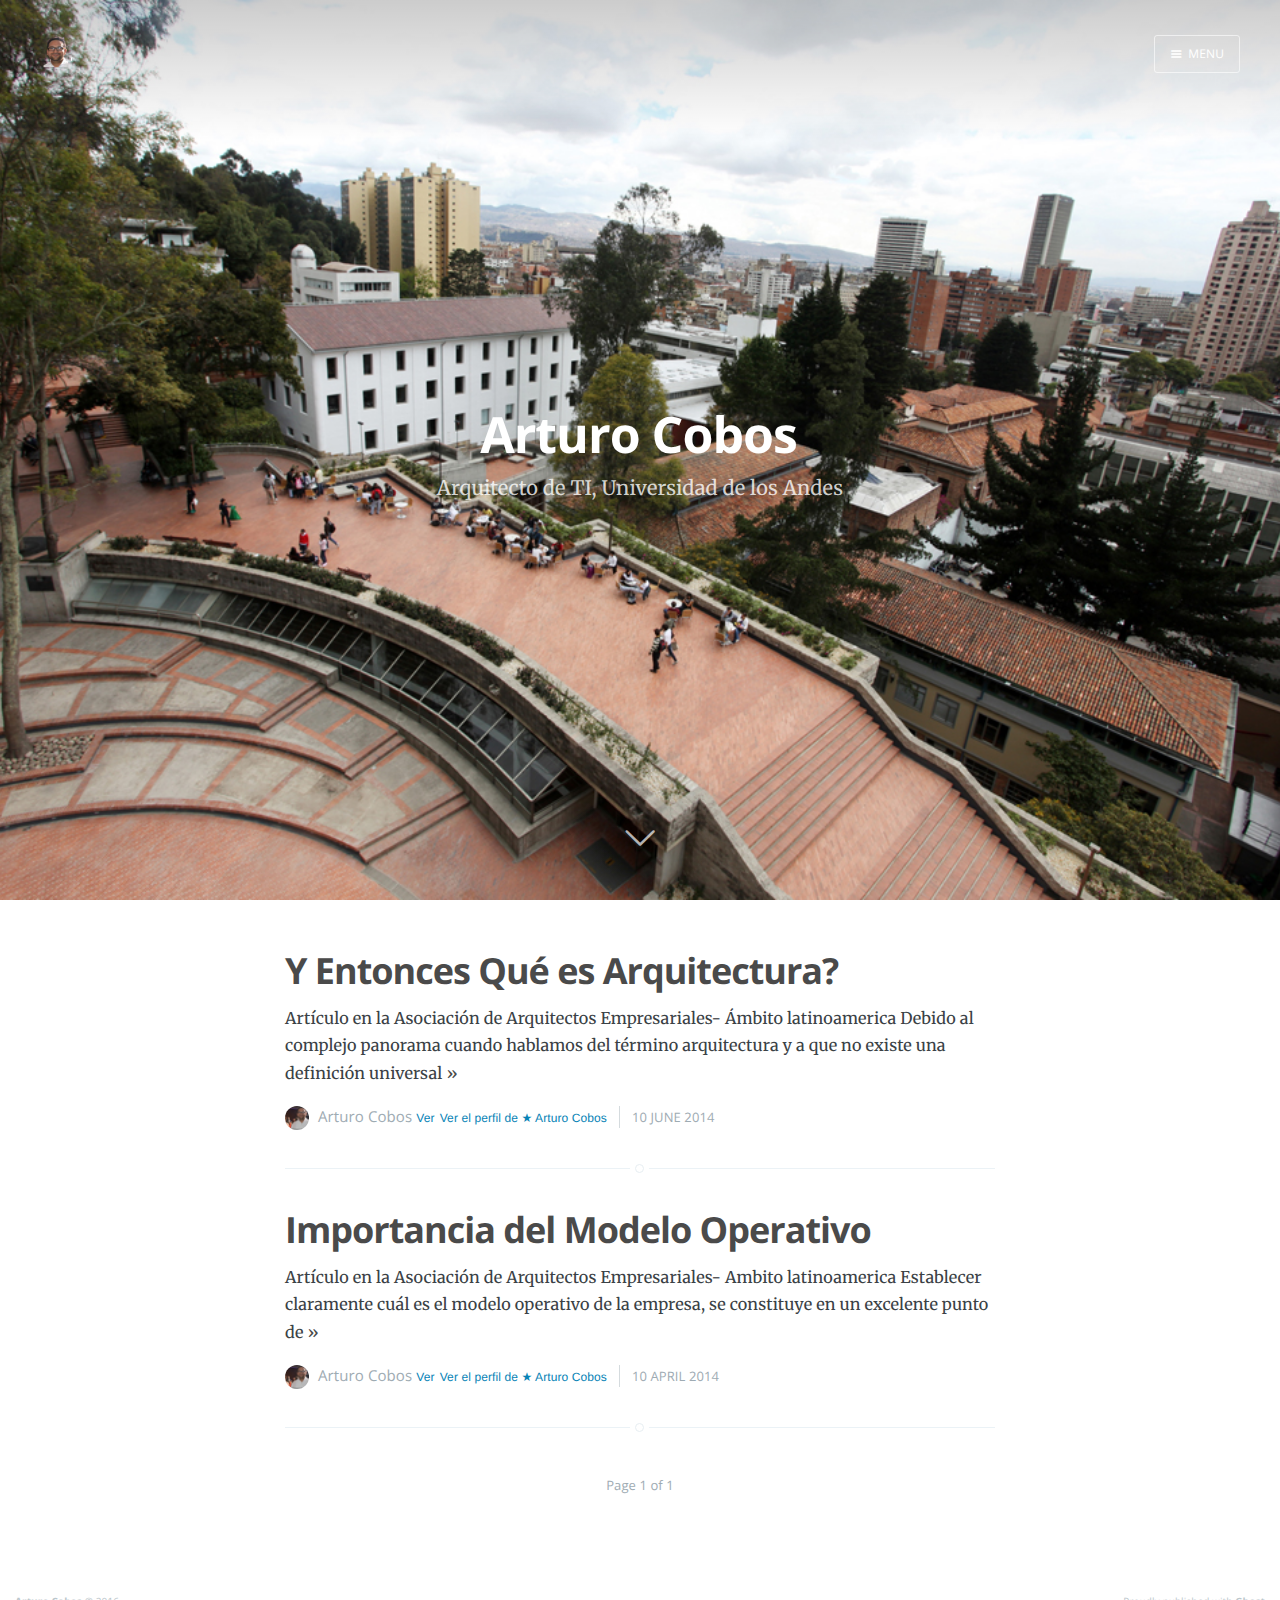
==== commit 9f954374: "Verrsion Static de Ghost para hacer merge" ====
--- a/index.html
+++ b/index.html
@@ -1,128 +1,146 @@
-<!DOCTYPE html>
-<html>
+
 <head>
+    <meta charset="utf-8">
+    <meta http-equiv="X-UA-Compatible" content="IE=edge">
 
-<!-- Basic Page Needs
- ================================================== -->
+    <title>Arturo Cobos</title>
+    <meta name="description" content="Arquitecto de TI, Universidad de los Andes">
 
-    <meta charset="utf-8"> 
-
-    <title>Principal</title>
-    <meta name="description" content="Ejercicio del Curso Profesional de GIT y GitHub. adicionando">
-    <meta http-equiv="Content-Type" content="text/html" charset="UTF-8" />
-    <meta http-equiv="X-UA-Compatible" content="IE=edge,chrome=1" />
     <meta name="HandheldFriendly" content="True">
     <meta name="viewport" content="width=device-width, initial-scale=1.0">
-    <link rel="shortcut icon" href="favicon.ico">
+
+    <link rel="shortcut icon" href="assets/favicon.ico">
+    <link rel="apple-touch-icon" href="assets/apple-touch-icon.png?v=65ea84ef9e">
+
+    <link rel="stylesheet" type="text/css" href="assets/css/screen.css?v=65ea84ef9e">
+    <link rel="stylesheet" type="text/css" href="http://fonts.googleapis.com/css?family=Merriweather:300,700,700italic,300italic%7COpen+Sans:700,400">
+
+    <link rel="canonical" href="index.html">
+    <meta name="referrer" content="origin">
     
-    <meta property="og:site_name" content="Blog Arturo Cobos - Arquitecto TI.">
+    <meta property="og:site_name" content="Arturo Cobos">
     <meta property="og:type" content="website">
-    <meta property="og:title" content="Ejercicio">
-    <meta property="og:description" content="Descripción">
+    <meta property="og:title" content="Arturo Cobos">
+    <meta property="og:description" content="Arquitecto de TI, Universidad de los Andes">
     <meta property="og:url" content="http://localhost:2368/">
-    <meta property="og:image" content="http://localhost:2368/content/images/2016/01/IMG_0022.JPG">
+    <meta property="og:image" content="http://localhost:2368/content/images/2016/02/IMG_0022-1.JPG">
     
+    <meta name="twitter:card" content="summary_large_image">
+    <meta name="twitter:title" content="Arturo Cobos">
+    <meta name="twitter:description" content="Arquitecto de TI, Universidad de los Andes">
+    <meta name="twitter:url" content="http://localhost:2368/">
+    <meta name="twitter:image:src" content="http://localhost:2368/content/images/2016/02/IMG_0022-1.JPG">
+    
+    <script type="application/ld+json">
+{
+    "@context": "http://schema.org",
+    "@type": "Website",
+    "publisher": "Arturo Cobos",
+    "url": "http://localhost:2368/",
+    "image": "http://localhost:2368/content/images/2016/02/IMG_0022-1.JPG",
+    "description": "Arquitecto de TI, Universidad de los Andes"
+}
+    </script>
 
+    <meta name="generator" content="Ghost 0.7">
+    <link rel="alternate" type="application/rss+xml" title="Arturo Cobos" href="rss/index.html">
+</head>
+<body class="home-template nav-closed">
 
-<!-- Mobile Specific Metas
- ================================================== --> 
-
-    <meta name="HandheldFriendly" content="True" />
-    <meta name="MobileOptimized" content="320" />
-    <meta name="viewport" content="user-scalable=0,width=device-width,initial-scale=1,maximum-scale=1">
-    <meta http-equiv="X-UA-Compatible" content="IE=edge,chrome=1">
-
-<!-- Favicons
-  ================================================== -->
-
-    <link rel="shortcut icon" href="/assets/images/mike.ico" type="image/x-icon">
-
-
-<!-- CSS
-  ================================================== -->
-
-    <link rel="stylesheet" type="text/css" href="assets/css/screen.css?v=ab02b62c52">
-    <link rel="stylesheet" type="text/css" href="http://fonts.googleapis.com/css?family=Merriweather:300,700,700italic,300italic%7COpen+Sans:700,400">
-  
-
-
-    
-    
-</head>
-
-<body class="home-template nav-closed">
     <div class="nav">
     <h3 class="nav-title">Menu</h3>
     <a href="index.html#" class="nav-close">
         <span class="hidden">Close</span>
     </a>
     <ul>
-            <li class="nav-home nav-current" role="presentation"><a href="secciones/curriculum.htm">Hoja de vida</a></li>
-            <li class="nav-home nav-current" role="presentation"><a href="secciones/portafolio.htm">Portafolio</a></li>
+            <li class="nav-home nav-current" role="presentation"><a href="index.html">Home</a></li>
+            <li class="nav-hoja-de-vida" role="presentation"><a href="http://localhost:2368/secciones/curriculum.htm">Hoja de Vida</a></li>
+            <li class="nav-portafolio" role="presentation"><a href="http://localhost:2368/secciones/portafolio.htm">Portafolio</a></li>
+            <li class="nav-comunidad-de-arquitetura-empresarial-en-google-" role="presentation"><a href="https://plus.google.com/communities/117356374068854365116">Comunidad de Arquitetura Empresarial en Google +</a></li>
     </ul>
-    <a class="subscribe-button icon-feed" href="http://localhost:2368/rss/">Suscríbete</a>
+    <a class="subscribe-button icon-feed" href="rss/index.rss">Subscribe</a>
 </div>
 <span class="nav-cover"></span>
 
 
     <div class="site-wrapper">
-        <header class="main-header " style="background-image: url(assets/images/IMG_0022.JPG)">
-            <nav class="main-nav overlay clearfix">
-                <a class="blog-logo" href="http://arturo.co-boss.com">
-                    <img src="assets/images/IMG_0111.JPG" alt="Prueba">
-                </a>
-                <a class="menu-button icon-menu" href="index.html#">
-                    <span class="word">Menu</span>
-                </a>   
-            </nav>
-            <div class="vertical">
-                <div class="main-header-content inner">
-                    <h1 class="page-title">Arturo Cobos</h1>
-                    <h2 class="page-description">Arquitecto de TI, Universidad de los Andes</h2>
-                </div>
-            </div>
-            <a class="scroll-down icon-arrow-left" href="index.html#content" data-offset="-45"><span class="hidden">Scroll Down</span></a>
-        </header>
 
-        <main id="content" class="content" role="main">
-            <div class="extra-pagination inner">
-                <nav class="pagination" role="navigation">
-                    <span class="page-number">Pagina 1 de 1</span>
-                </nav>
-            </div>
+        
+<header class="main-header " style="background-image: url(content/images/2016/02/IMG_0022-1.JPG)">
+    <nav class="main-nav overlay clearfix">
+        <a class="blog-logo" href="index.html"><img src="content/images/2016/02/apple-touch-icon-1.png" alt="Arturo Cobos"></a>
+            <a class="menu-button icon-menu" href="index.html#"><span class="word">Menu</span></a>
+    </nav>
+    <div class="vertical">
+        <div class="main-header-content inner">
+            <h1 class="page-title">Arturo Cobos</h1>
+            <h2 class="page-description">Arquitecto de TI, Universidad de los Andes</h2>
+        </div>
+    </div>
+    <a class="scroll-down icon-arrow-left" href="index.html#content" data-offset="-45"><span class="hidden">Scroll Down</span></a>
+</header>
 
-            <article class="post tag-getting-started">
-                <header class="post-header">
-                    <h2 class="post-title">
-                        <a href="post-1/index.html">Bienvenido</a>
-                    </h2>
-                </header>
-                <section class="post-excerpt">
-                    <p>Aquí encontraras articulos de opinión en temas de Arquitectura de TI diversos.<a class="read-more" href="post-1/"></a></p>
-                </section>
-                <footer class="post-meta">
-                    <a href="secciones/curriculum.htm">Arturo Cobos</a>
-                    <a href="https://co.linkedin.com/pub/%E2%98%85-arturo-cobos/1a/2aa/958" style="text-decoration:none;"><span style="font: 80% Arial,sans-serif; color:#0783B6;"><img src="https://static.licdn.com/scds/common/u/img/webpromo/btn_in_20x15.png" width="20" height="15" alt="Ver el perfil de ★ Arturo Cobos en LinkedIn" style="vertical-align:middle;" border="0">&nbsp;Ver el perfil de ★ Arturo Cobos</span></a>
-                    
-                    <time class="post-date" datetime="2016-01-24">04 Febrero 2016</time>
-                </footer>
-            </article>
+<main id="content" class="content" role="main">
 
-            <nav class="pagination" role="navigation">
-                <span class="page-number">1 de 1</span>
-            </nav>
+    <div class="extra-pagination inner">
+    <nav class="pagination" role="navigation">
+    <span class="page-number">Page 1 of 1</span>
+</nav>
 
-        </main>
+</div>
+
+<article class="post">
+    <header class="post-header">
+        <h2 class="post-title"><a href="y-entonces-que-es-arquitectura/">Y Entonces Qué es Arquitectura?</a></h2>
+    </header>
+    <section class="post-excerpt">
+        <p>Artículo en la Asociación de Arquitectos Empresariales- Ámbito latinoamerica      Debido al complejo panorama cuando hablamos del término arquitectura y a que no existe una definición universal <a class="read-more" href="y-entonces-que-es-arquitectura/">»</a></p>
+    </section>
+    <footer class="post-meta">
+        <img class="author-thumb" src="content/images/2016/02/IMG_0111.JPG" alt="Arturo Cobos" nopin="nopin">
+        <a href="http://localhost:2368/secciones/curriculum.htm"></a><a href="author/arturocobos/">Arturo Cobos</a>
         
+                    <a href="https://co.linkedin.com/pub/%E2%98%85-arturo-cobos/1a/2aa/958" style="text-decoration:none;"><span style="font: 80% Arial,sans-serif; color:#0783B6;"><img src="https://static.licdn.com/scds/common/u/img/webpromo/btn_in_20x15.png" width="20" height="15" alt="Ver el perfil de ★ Arturo Cobos en LinkedIn" style="vertical-align:middle;" border="0"> Ver el perfil de ★ Arturo Cobos</span></a>
+        
+        <time class="post-date" datetime="2014-06-10">10 June 2014</time>
+    </footer>
+</article>
+<article class="post">
+    <header class="post-header">
+        <h2 class="post-title"><a href="untitled/">Importancia del Modelo Operativo</a></h2>
+    </header>
+    <section class="post-excerpt">
+        <p>Artículo en la Asociación de Arquitectos Empresariales- Ambito latinoamerica       Establecer claramente cuál es el modelo operativo de la empresa, se constituye en un excelente punto de <a class="read-more" href="untitled/">»</a></p>
+    </section>
+    <footer class="post-meta">
+        <img class="author-thumb" src="content/images/2016/02/IMG_0111.JPG" alt="Arturo Cobos" nopin="nopin">
+        <a href="http://localhost:2368/secciones/curriculum.htm"></a><a href="author/arturocobos/">Arturo Cobos</a>
+        
+                    <a href="https://co.linkedin.com/pub/%E2%98%85-arturo-cobos/1a/2aa/958" style="text-decoration:none;"><span style="font: 80% Arial,sans-serif; color:#0783B6;"><img src="https://static.licdn.com/scds/common/u/img/webpromo/btn_in_20x15.png" width="20" height="15" alt="Ver el perfil de ★ Arturo Cobos en LinkedIn" style="vertical-align:middle;" border="0"> Ver el perfil de ★ Arturo Cobos</span></a>
+        
+        <time class="post-date" datetime="2014-04-10">10 April 2014</time>
+    </footer>
+</article>
+
+<nav class="pagination" role="navigation">
+    <span class="page-number">Page 1 of 1</span>
+</nav>
+
+
+</main>
+
+
         <footer class="site-footer clearfix">
-            <section class="copyright">© 2016</section>
-            <section class="poweredby">Plantilla derivada de<a href="https://ghost.org">Ghost</a></section>
+            <section class="copyright"><a href="index.html">Arturo Cobos</a> © 2016</section>
+            <section class="poweredby">Proudly published with <a href="https://ghost.org">Ghost</a></section>
         </footer>
 
     </div>
+
+    <script type="text/javascript" src="https://code.jquery.com/jquery-1.12.0.min.js"></script>
     
-    <script type="text/javascript" src="https://code.jquery.com/jquery-1.11.3.min.js"></script>
-    <script type="text/javascript" src="assets/js/jquery.fitvids.js?v=ab02b62c52"></script>
-    <script type="text/javascript" src="assets/js/index.js?v=ab02b62c52"></script>
+
+    <script type="text/javascript" src="assets/js/jquery.fitvids.js?v=65ea84ef9e"></script>
+    <script type="text/javascript" src="assets/js/index.js?v=65ea84ef9e"></script>
 
 </body>
--- a/assets/css/screen.css
+++ b/assets/css/screen.css
@@ -22,82 +22,80 @@
 */
 
 /* ==========================================================================
-   0. Normalize.css v2.1.3 | MIT License | git.io/normalize | (minified)
+   0. normalize.css v3.0.3 | MIT License | git.io/normalize | (minified)
    ========================================================================== */
 
+html { 
+    font-family: sans-serif;
+    -ms-text-size-adjust: 100%;
+    -webkit-text-size-adjust: 100%
+}
+body { margin: 0; }
 article, aside, details,
 figcaption, figure,
-footer, header, hgroup,
-main, nav, section,
-summary { display: block; }
-audio, canvas, video { display: inline-block; }
+footer, header,
+main, menu, nav,
+section, summary { display:block; }
+audio, canvas, progress, video {
+    display: inline-block;
+    vertical-align: baseline;
+}
 audio:not([controls]) { display: none; height: 0; }
 [hidden], template { display: none; }
-html {
-   font-family: sans-serif;
-   -ms-text-size-adjust: 100%;
-   -webkit-text-size-adjust: 100%;
-}
-body { margin: 0; }
-a { background: transparent; }
-a:focus { outline: thin dotted; }
+a { background-color: transparent;}
 a:active, a:hover { outline: 0; }
+abbr[title] { border-bottom: 1px dotted; }
+b, strong { font-weight: bold; }
+dfn { font-style: italic; }
 h1 { font-size: 2em; margin: 0.67em 0; }
-abbr[title] { border-bottom: 1px dotted; }
-b, strong { font-weight: 700; }
-dfn { font-style: italic; }
-hr {
-   -moz-box-sizing: content-box;
-   box-sizing: content-box;
-   height: 0;
-}
-mark { background: #FF0; color: #000; }
-code, kbd, pre,
-samp { font-family: monospace, serif; font-size: 1em; }
-pre { white-space: pre-wrap; }
-q { quotes: "\201C" "\201D" "\2018" "\2019"; }
+mark { background: #ff0; color: #000; }
 small { font-size: 80%; }
 sub, sup {
-   font-size: 75%;
-   line-height: 0;
-   position: relative;
-   vertical-align: baseline;
+    font-size: 75%;
+    line-height: 0;
+    position: relative;
+    vertical-align: baseline;
 }
 sup { top: -0.5em; }
 sub { bottom: -0.25em; }
 img { border: 0; }
 svg:not(:root) { overflow: hidden; }
-figure { margin: 0; }
-fieldset {
-   border: 1px solid #c0c0c0;
-   margin: 0 2px;
-   padding: 0.35em 0.625em 0.75em;
-}
-legend { border: 0; padding: 0; }
-button, input, select,
-textarea { font-family: inherit; font-size: 100%; margin: 0; }
-button, input { line-height: normal; }
+figure { margin: 1em 40px; }
+hr { box-sizing: content-box; height: 0; }
+pre { overflow: auto; }
+code, kbd, pre, samp { font-family: monospace, monospace; font-size: 1em; }
+button, input, optgroup, select, textarea {
+    color: inherit;
+    font: inherit;
+    margin: 0;
+}
+button { overflow: visible; }
 button, select { text-transform: none; }
-button, html input[type="button"],
+button, html input[type="button"], 
 input[type="reset"], input[type="submit"] {
-   -webkit-appearance: button;
-   cursor: pointer;
+    -webkit-appearance: button;
+    cursor: pointer;
 }
 button[disabled], html input[disabled] { cursor: default; }
+button::-moz-focus-inner, input::-moz-focus-inner { border: 0; padding: 0; }
+input { line-height: normal; }
 input[type="checkbox"],
 input[type="radio"] { box-sizing: border-box; padding: 0; }
-input[type="search"] {
-   -webkit-appearance: textfield;
-   -moz-box-sizing: content-box;
-   -webkit-box-sizing: content-box;
-   box-sizing: content-box;
-}
+input[type="number"]::-webkit-inner-spin-button,
+input[type="number"]::-webkit-outer-spin-button { height: auto; }
+input[type="search"] { -webkit-appearance: textfield; }
 input[type="search"]::-webkit-search-cancel-button,
 input[type="search"]::-webkit-search-decoration { -webkit-appearance: none; }
-button::-moz-focus-inner,
-input::-moz-focus-inner { border: 0; padding: 0; }
-textarea { overflow: auto; vertical-align: top; }
-table { border-collapse: collapse; border-spacing: 0; }
+fieldset {
+    border: 1px solid #c0c0c0;
+    margin: 0 2px;
+    padding: 0.35em 0.625em 0.75em;
+}
+legend { border: 0; padding: 0; }
+textarea { overflow: auto; }
+optgroup { font-weight: bold; }
+table{ border-collapse: collapse; border-spacing: 0; }
+td, th{ padding: 0; }
 
 
 /* ==========================================================================
@@ -344,6 +342,9 @@
     border: #E3EDF3 1px solid;
     background: #F7FAFB;
     border-radius: 2px;
+    -webkit-font-feature-settings: "liga" 0;
+    -moz-font-feature-settings: "liga" 0;
+    font-feature-settings: "liga" 0;
 }
 
 pre {
